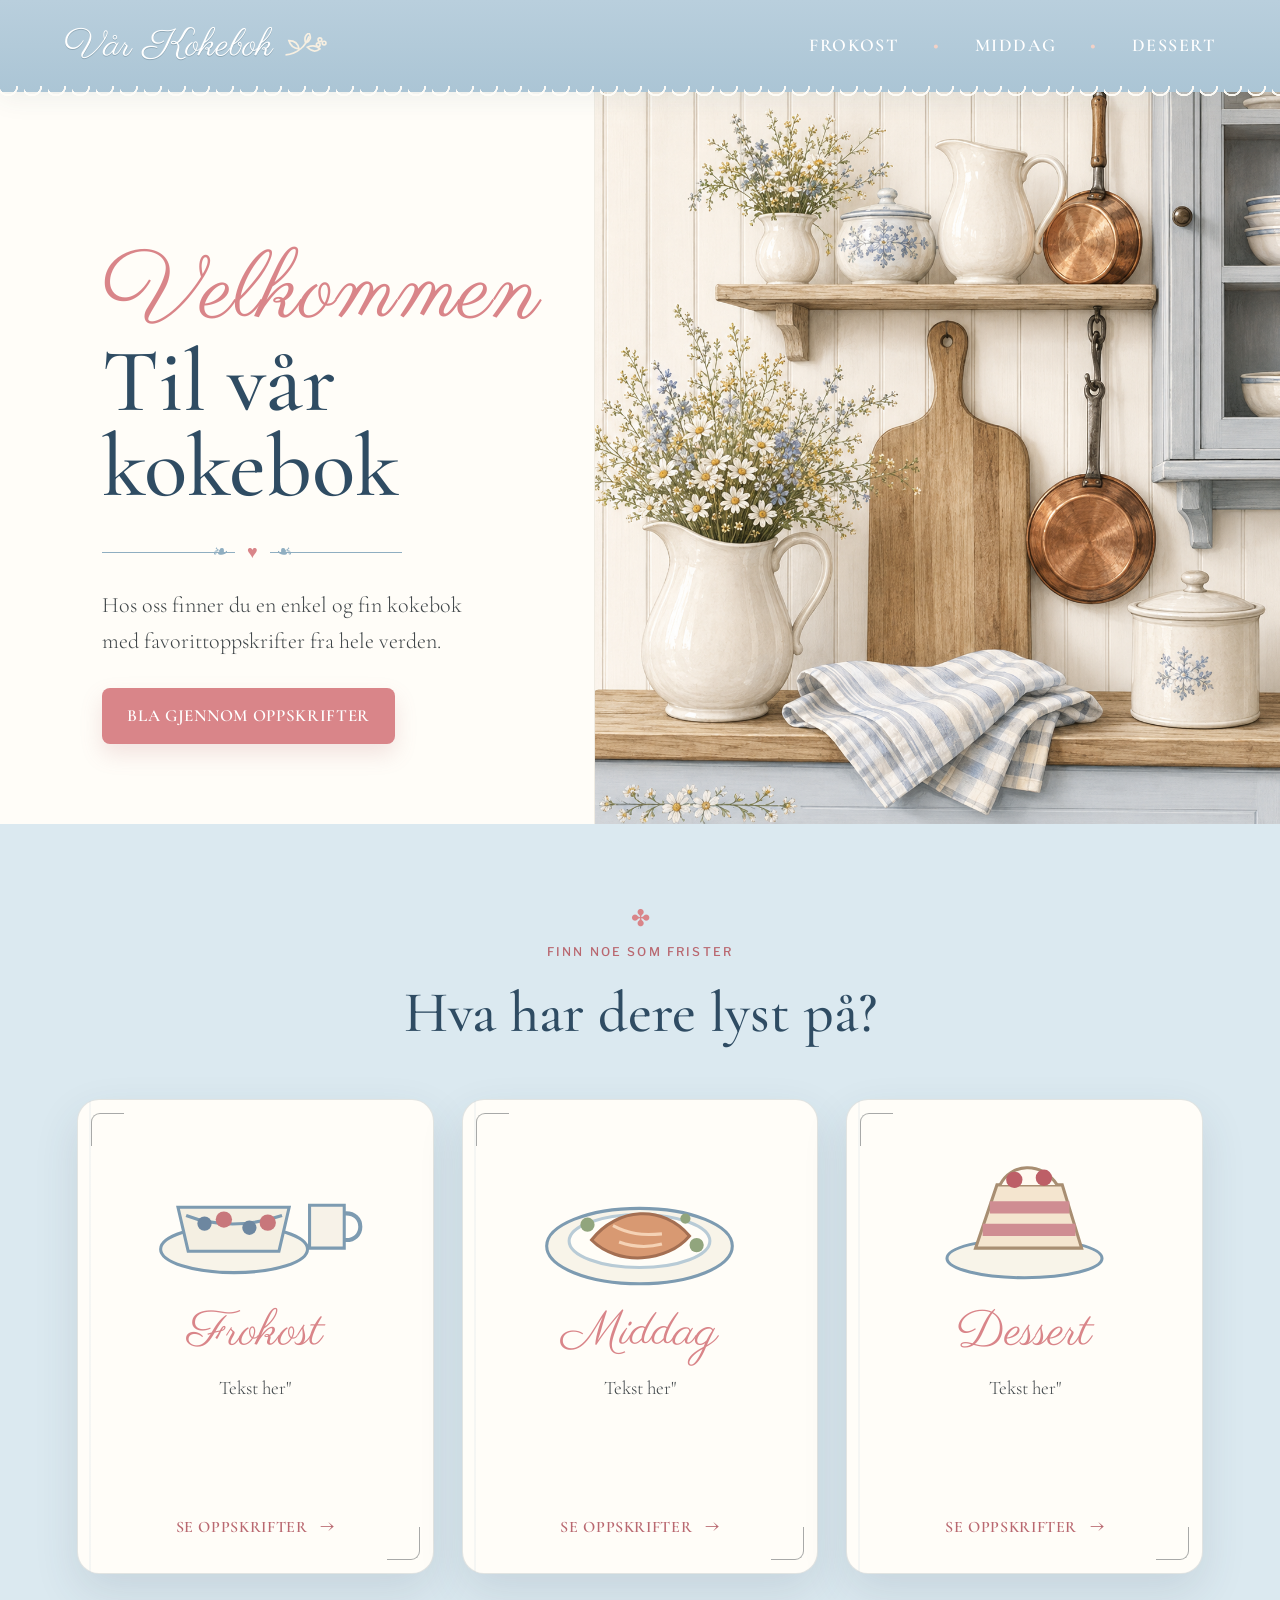
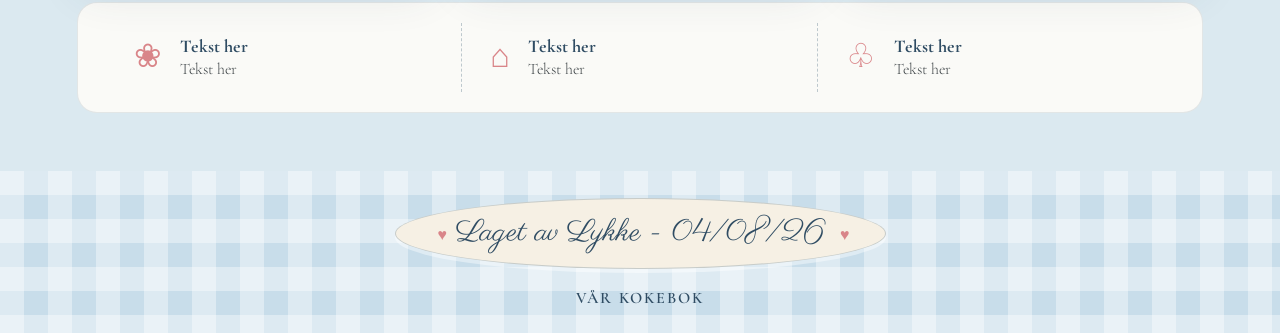
==== var-kokebok-nettside-rettet/var-kokebok-nettside-rettet/index.html @ d82c5562 "Første versjon av kokeboken" ====
<!doctype html>
<html lang="no">
  <head>
    <meta charset="UTF-8" />
    <meta name="viewport" content="width=device-width, initial-scale=1.0" />
    <meta
      name="description"
      content="Vår Kokebok – favorittoppskrifter samlet på ett sted."
    />
    <title>Vår Kokebok</title>
    <link rel="icon" href="assets/favicon.svg" type="image/svg+xml" />
    <link rel="stylesheet" href="style.css" />
  </head>
  <body>
    <header class="site-header">
      <a class="brand" href="index.html" aria-label="Vår Kokebok – forsiden">
        <span>Vår Kokebok</span>
        <svg viewBox="0 0 56 32" aria-hidden="true">
          <path
            d="M3 26C18 25 27 15 31 4M19 19c-8-1-11-6-12-10 7 0 11 3 12 10Zm8-7c-2-6 0-10 4-12 3 5 2 9-4 12Zm2 5c7-3 12-1 15 2-5 4-10 3-15-2Z"
          />
          <circle cx="44" cy="8" r="2.2" />
          <circle cx="49" cy="12" r="2.2" />
          <circle cx="42" cy="14" r="2.2" />
        </svg>
      </a>

      <nav class="desktop-nav" aria-label="Hovedmeny">
        <a href="oppskrifter.html?category=frokost">Frokost</a>
        <span aria-hidden="true">•</span>
        <a href="oppskrifter.html?category=middag">Middag</a>
        <span aria-hidden="true">•</span>
        <a href="oppskrifter.html?category=dessert">Dessert</a>
      </nav>

      <button class="menu-button" aria-label="Åpne meny" aria-expanded="false">
        <span></span><span></span><span></span>
      </button>
    </header>

    <div class="mobile-nav" aria-hidden="true">
      <a href="oppskrifter.html?category=frokost">Frokost</a>
      <a href="oppskrifter.html?category=middag">Middag</a>
      <a href="oppskrifter.html?category=dessert">Dessert</a>
    </div>

    <main>
      <section class="hero">
        <div class="hero-copy">
          <p class="eyebrow"></p>
          <h1><span>Velkommen</span><br />Til vår kokebok</h1>

          <div class="ornament" aria-hidden="true"><i></i><b>♥</b><i></i></div>

          <p class="intro">Hos oss finner du en enkel og fin kokebok med favorittoppskrifter fra hele verden.</p>

          <a class="primary-button" href="#kategorier"
            >Bla gjennom oppskrifter</a
          >
        </div>

        <div class="hero-illustration">
          <img
            src="./assets/hero-kjokken.png"
            alt="Skandinavisk kjøkken med blomster, trefjøl og kobberkjeler"
          />
        </div>
      </section>

      <section class="categories-section" id="kategorier">
        <div class="section-heading">
          <span class="small-flower" aria-hidden="true">✤</span>
          <p>Finn noe som frister</p>
          <h2>Hva har dere lyst på?</h2>
        </div>

        <div class="category-grid">
          <a class="category-card" href="oppskrifter.html?category=frokost">
            <div class="card-art breakfast-art" aria-hidden="true">
              <svg viewBox="0 0 250 160">
                <ellipse
                  cx="104"
                  cy="113"
                  rx="72"
                  ry="23"
                  fill="#f8f4e9"
                  stroke="#7d9bb1"
                  stroke-width="3"
                />
                <path
                  d="M49 72h109l-10 43H59Z"
                  fill="#f4efe2"
                  stroke="#7d9bb1"
                  stroke-width="3"
                />
                <path
                  d="M57 80c28 11 62 11 94 0"
                  fill="none"
                  stroke="#7d9bb1"
                  stroke-width="3"
                />
                <g fill="#6d87a0">
                  <circle cx="75" cy="88" r="7" />
                  <circle cx="119" cy="92" r="7" />
                </g>
                <g fill="#c8777b">
                  <circle cx="94" cy="84" r="8" />
                  <circle cx="137" cy="87" r="8" />
                </g>
                <path
                  d="M178 70h34v42h-34Z"
                  fill="#f7f2e8"
                  stroke="#7d9bb1"
                  stroke-width="3"
                />
                <path
                  d="M212 78c21-2 21 28 0 26"
                  fill="none"
                  stroke="#7d9bb1"
                  stroke-width="4"
                />
              </svg>
            </div>
            <p class="script-title">Frokost</p>
            <p>Tekst her"</p>
            <span>Se oppskrifter <b>→</b></span>
          </a>

          <a class="category-card" href="oppskrifter.html?category=middag">
            <div class="card-art dinner-art" aria-hidden="true">
              <svg viewBox="0 0 250 160">
                <ellipse
                  cx="125"
                  cy="110"
                  rx="91"
                  ry="37"
                  fill="#f8f4e9"
                  stroke="#7d9bb1"
                  stroke-width="3"
                />
                <ellipse
                  cx="125"
                  cy="105"
                  rx="69"
                  ry="26"
                  fill="#fffdf7"
                  stroke="#b8cbd6"
                  stroke-width="3"
                />
                <path
                  d="M78 104c25-32 70-35 96-4-22 26-70 30-96 4Z"
                  fill="#d89972"
                  stroke="#a46f52"
                  stroke-width="3"
                />
                <path
                  d="M99 90c15 8 28 10 48 8M105 106c14 5 27 6 42 2"
                  fill="none"
                  stroke="#f5d2b5"
                  stroke-width="3"
                />
                <g fill="#91a57d">
                  <circle cx="74" cy="89" r="7" />
                  <circle cx="181" cy="109" r="7" />
                  <circle cx="170" cy="83" r="5" />
                </g>
              </svg>
            </div>
            <p class="script-title">Middag</p>
            <p>Tekst her"</p>
            <span>Se oppskrifter <b>→</b></span>
          </a>

          <a class="category-card" href="oppskrifter.html?category=dessert">
            <div class="card-art dessert-art" aria-hidden="true">
              <svg viewBox="0 0 250 160">
                <ellipse
                  cx="125"
                  cy="122"
                  rx="76"
                  ry="19"
                  fill="#f8f4e9"
                  stroke="#7d9bb1"
                  stroke-width="3"
                />
                <path
                  d="M77 112 98 50h64l19 62Z"
                  fill="#f4e5cf"
                  stroke="#a88e72"
                  stroke-width="3"
                />
                <path
                  d="M91 72h78M84 94h91"
                  stroke="#cf8d92"
                  stroke-width="12"
                />
                <path
                  d="M101 50c10-21 41-24 56 0"
                  fill="#fffaf0"
                  stroke="#a88e72"
                  stroke-width="3"
                />
                <g fill="#bd5f67">
                  <circle cx="115" cy="45" r="8" />
                  <circle cx="144" cy="43" r="8" />
                </g>
              </svg>
            </div>
            <p class="script-title">Dessert</p>
            <p>Tekst her"</p>
            <span>Se oppskrifter <b>→</b></span>
          </a>
        </div>

        <div class="values-strip">
          <div>
            <span class="value-icon">❀</span>
            <p><strong>Tekst her</strong> Tekst her</p>
          </div>
          <div>
            <span class="value-icon">⌂</span>
            <p><strong>Tekst her</strong>Tekst her</p>
          </div>
          <div>
            <span class="value-icon">♧</span>
            <p><strong>Tekst her</strong>Tekst her</p>
          </div>
        </div>
      </section>
    </main>

    <footer class="site-footer">
      <div class="footer-label">
        <b>♥</b>
        <span>Laget av Lykke - 04/08/26</span>
        <b>♥</b>
      </div>
      <p>Vår Kokebok</p>
    </footer>

    <script src="app.js"></script>
  </body>
</html>
---- var-kokebok-nettside-rettet/var-kokebok-nettside-rettet/style.css ----
@import url("https://fonts.googleapis.com/css2?family=Cormorant+Garamond:wght@400;500;600&family=Libre+Franklin:wght@300;400;500&family=Parisienne&display=swap");

:root {
  --blue-050: #eef5f8;
  --blue-100: #dbe9f0;
  --blue-200: #c7dce7;
  --blue-400: #8faec1;
  --blue-700: #3f6178;
  --navy: #2f4c63;
  --pink: #d98589;
  --pink-dark: #b96870;
  --cream: #f6f0e4;
  --paper: #fffdf8;
  --ink: #3f4548;
  --sage: #86977a;
  --wood: #b58d61;
  --line: rgba(55, 79, 95, 0.16);
  --shadow: 0 18px 45px rgba(46, 68, 82, 0.12);
  --script: "Parisienne", "Segoe Script", "Brush Script MT", cursive;
  --serif: "Cormorant Garamond", Georgia, serif;
  --sans: "Libre Franklin", "Segoe UI", sans-serif;
}

* {
  box-sizing: border-box;
}
html {
  scroll-behavior: smooth;
}
body {
  margin: 0;
  color: var(--ink);
  background: var(--blue-100);
  font-family: var(--sans);
  font-weight: 300;
  line-height: 1.65;
}
a {
  color: inherit;
}
button,
input {
  font: inherit;
}

.site-header {
  min-height: 92px;
  padding: 0 clamp(24px, 5vw, 80px);
  display: flex;
  align-items: center;
  justify-content: space-between;
  gap: 28px;
  color: white;
  background: linear-gradient(180deg, #b9cfdd, #abc5d5);
  position: relative;
  z-index: 20;
  box-shadow: 0 6px 25px rgba(48, 74, 91, 0.08);
}
.site-header::after {
  content: "";
  position: absolute;
  left: 0;
  right: 0;
  bottom: -10px;
  height: 16px;
  background: radial-gradient(
      circle at 8px 0,
      transparent 8px,
      rgba(255, 253, 248, 0.95) 8.5px 10px,
      transparent 10.5px
    )
    0 0/24px 16px repeat-x;
  pointer-events: none;
}
.brand {
  display: inline-flex;
  align-items: center;
  gap: 10px;
  text-decoration: none;
  font-family: var(--script);
  font-size: clamp(32px, 3vw, 48px);
  line-height: 1;
  text-shadow: 0 1px 0 rgba(49, 74, 89, 0.25);
}
.brand svg {
  width: 47px;
  fill: none;
  stroke: #f7efe1;
  stroke-width: 2;
}

.desktop-nav {
  display: flex;
  align-items: center;
  gap: 34px;
  font-family: var(--serif);
  font-size: 18px;
  font-weight: 600;
  letter-spacing: 0.08em;
  text-transform: uppercase;
}
.desktop-nav a {
  text-decoration: none;
  position: relative;
}
.desktop-nav a::after {
  content: "";
  position: absolute;
  left: 50%;
  right: 50%;
  bottom: -6px;
  height: 1px;
  background: white;
  transition: 0.25s ease;
}
.desktop-nav a:hover::after,
.desktop-nav a:focus-visible::after {
  left: 0;
  right: 0;
}
.desktop-nav span {
  color: #f3d1c6;
}

.menu-button {
  display: none;
  width: 45px;
  height: 45px;
  padding: 8px;
  border: 0;
  background: transparent;
  cursor: pointer;
}
.menu-button span {
  display: block;
  height: 2px;
  margin: 7px 0;
  background: white;
  transition: 0.2s ease;
}
.mobile-nav {
  display: none;
  background: var(--paper);
  box-shadow: var(--shadow);
}
.mobile-nav a {
  padding: 14px 24px;
  color: var(--navy);
  text-decoration: none;
  font-family: var(--serif);
  font-size: 22px;
  border-bottom: 1px solid var(--line);
}
.mobile-nav.open {
  display: grid;
}

.hero {
  min-height: 620px;
  display: grid;
  grid-template-columns: minmax(0, 0.93fr) minmax(450px, 1.07fr);
  background: var(--paper);
}
.hero-copy {
  padding: clamp(90px, 11vw, 150px) clamp(38px, 8vw, 130px) 80px;
  display: flex;
  flex-direction: column;
  align-items: flex-start;
  justify-content: center;
  text-align: left;
  border-right: 1px solid rgba(134, 113, 78, 0.12);
}
.eyebrow {
  margin: 0 0 12px;
  color: var(--pink-dark);
  font-size: 12px;
  font-weight: 500;
  letter-spacing: 0.18em;
  text-transform: uppercase;
}
.hero h1,
.recipe-hero h1 {
  margin: 0;
  color: var(--navy);
  font-family: var(--serif);
  font-weight: 500;
  font-size: clamp(55px, 7vw, 92px);
  line-height: 0.95;
}
.hero h1 span {
  color: var(--pink);
  font-family: var(--script);
  font-size: 1.05em;
  font-weight: 400;
}
.ornament {
  width: min(300px, 100%);
  margin: 28px 0 20px;
  display: flex;
  align-items: center;
  gap: 12px;
  color: var(--pink);
}
.ornament i {
  flex: 1;
  height: 1px;
  position: relative;
  background: var(--blue-400);
}
.ornament i::after {
  content: "❧";
  position: absolute;
  top: -16px;
  color: var(--blue-400);
  font-size: 19px;
}
.ornament i:first-child::after {
  right: 8px;
}
.ornament i:last-child::after {
  left: 8px;
  transform: scaleX(-1);
}
.ornament b {
  font-size: 18px;
}
.intro {
  max-width: 520px;
  margin: 0 0 28px;
  font-family: var(--serif);
  font-size: 22px;
}
.primary-button {
  display: inline-block;
  padding: 14px 25px;
  border-radius: 8px;
  color: white;
  background: var(--pink);
  box-shadow: 0 10px 22px rgba(185, 104, 112, 0.18);
  text-decoration: none;
  font-family: var(--serif);
  font-size: 17px;
  font-weight: 600;
  letter-spacing: 0.04em;
  text-transform: uppercase;
  transition:
    transform 0.2s ease,
    background 0.2s ease;
}
.primary-button:hover {
  background: var(--pink-dark);
  transform: translateY(-2px);
}

.hero {
  min-height: 620px;
  display: grid;
  grid-template-columns: minmax(0, 0.93fr) minmax(450px, 1.07fr);
  background: var(--paper);
  align-items: stretch;
}

.hero-copy {
  padding: clamp(90px, 11vw, 150px) clamp(38px, 8vw, 130px) 80px;
  display: flex;
  flex-direction: column;
  align-items: flex-start;
  justify-content: center;
  text-align: left;
  border-right: 1px solid rgba(134, 113, 78, 0.12);
}

.hero-illustration {
  min-width: 0;
  min-height: 620px;
  overflow: hidden;
  background: var(--cream);
}

.hero-illustration img {
  width: 100%;
  height: 100%;
  min-height: 620px;
  display: block;
  object-fit: cover;
  object-position: center;
}

.categories-section {
  padding: 76px clamp(24px, 6vw, 90px) 58px;
  background:
    linear-gradient(rgba(219, 233, 240, 0.96), rgba(219, 233, 240, 0.96)),
    repeating-linear-gradient(
      0deg,
      transparent 0 29px,
      rgba(63, 97, 120, 0.04) 30px
    );
}
.section-heading {
  text-align: center;
  margin-bottom: 38px;
}
.section-heading .small-flower {
  color: var(--pink);
  font-size: 23px;
}
.section-heading p {
  margin: 4px 0;
  color: var(--pink-dark);
  font-size: 12px;
  font-weight: 500;
  letter-spacing: 0.18em;
  text-transform: uppercase;
}
.section-heading h2 {
  margin: 0;
  color: var(--navy);
  font-family: var(--serif);
  font-size: clamp(38px, 5vw, 58px);
  font-weight: 500;
}

.category-grid {
  width: min(1250px, 100%);
  margin: 0 auto;
  display: grid;
  grid-template-columns: repeat(3, 1fr);
  gap: 28px;
}
.category-card {
  min-height: 475px;
  padding: 28px 28px 30px;
  display: flex;
  flex-direction: column;
  align-items: center;
  border: 1px solid rgba(88, 111, 126, 0.18);
  border-radius: 22px;
  color: var(--ink);
  background:
    linear-gradient(
        90deg,
        transparent 11px,
        rgba(143, 174, 193, 0.18) 12px,
        transparent 13px
      )
      0 0/100% 100%,
    var(--paper);
  box-shadow: var(--shadow);
  text-decoration: none;
  text-align: center;
  transition:
    transform 0.25s ease,
    box-shadow 0.25s ease;
  position: relative;
}
.category-card::before,
.category-card::after {
  content: "";
  position: absolute;
  width: 32px;
  height: 32px;
  border-color: var(--blue-400);
  opacity: 0.45;
}
.category-card::before {
  top: 13px;
  left: 13px;
  border-top: 1px solid;
  border-left: 1px solid;
  border-radius: 9px 0 0;
}
.category-card::after {
  right: 13px;
  bottom: 13px;
  border-right: 1px solid;
  border-bottom: 1px solid;
  border-radius: 0 0 9px;
}
.category-card:hover {
  transform: translateY(-7px);
  box-shadow: 0 24px 55px rgba(46, 68, 82, 0.17);
}
.card-art {
  width: 100%;
  height: 175px;
  display: grid;
  place-items: center;
}
.card-art svg {
  width: min(255px, 100%);
  height: 100%;
}
.script-title {
  margin: 5px 0 2px !important;
  color: var(--pink);
  font-family: var(--script) !important;
  font-size: 49px !important;
  line-height: 1;
}
.category-card p:not(.script-title) {
  margin: 13px 0 23px;
  max-width: 300px;
  font-family: var(--serif);
  font-size: 19px;
}
.category-card > span {
  margin-top: auto;
  color: var(--pink-dark);
  font-family: var(--serif);
  font-size: 16px;
  font-weight: 600;
  letter-spacing: 0.04em;
  text-transform: uppercase;
}
.category-card > span b {
  margin-left: 8px;
  font-size: 22px;
  font-weight: 400;
}

.values-strip {
  width: min(1250px, 100%);
  margin: 28px auto 0;
  padding: 20px 28px;
  display: grid;
  grid-template-columns: repeat(3, 1fr);
  gap: 0;
  border: 1px solid rgba(88, 111, 126, 0.15);
  border-radius: 20px;
  background: rgba(255, 253, 248, 0.86);
}
.values-strip > div {
  padding: 7px 28px;
  display: flex;
  align-items: center;
  gap: 18px;
  border-right: 1px dashed rgba(63, 97, 120, 0.32);
}
.values-strip > div:last-child {
  border-right: 0;
}
.value-icon {
  color: var(--pink);
  font-family: var(--serif);
  font-size: 33px;
}
.values-strip p {
  margin: 0;
  font-family: var(--serif);
  font-size: 16px;
  line-height: 1.35;
}
.values-strip strong {
  display: block;
  color: var(--navy);
  font-size: 18px;
}

.site-footer {
  min-height: 150px;
  padding: 45px 24px 22px;
  text-align: center;
  background-color: #c8ddea;
  background-image:
    linear-gradient(90deg, rgba(255, 255, 255, 0.38) 50%, transparent 50%),
    linear-gradient(rgba(255, 255, 255, 0.38) 50%, transparent 50%);
  background-size: 48px 48px;
  color: var(--navy);
}
.footer-label {
  width: fit-content;
  margin: -18px auto 16px;
  padding: 10px 35px;
  border: 1px solid rgba(63, 97, 120, 0.25);
  border-radius: 50%;
  background: var(--cream);
  box-shadow: 0 4px 0 rgba(255, 255, 255, 0.4);
  font-family: var(--script);
  font-size: 30px;
}
.footer-label b {
  margin-left: 7px;
  color: var(--pink);
  font-size: 16px;
}
.site-footer > p {
  margin: 0;
  font-family: var(--serif);
  font-weight: 600;
  letter-spacing: 0.12em;
  text-transform: uppercase;
}

/* Oppskriftssiden */
.recipe-main {
  min-height: 80vh;
  background: var(--blue-050);
}
.recipe-hero {
  padding: 96px clamp(24px, 7vw, 100px) 65px;
  text-align: center;
  background:
    linear-gradient(rgba(255, 253, 248, 0.95), rgba(255, 253, 248, 0.95)),
    repeating-linear-gradient(
      90deg,
      transparent 0 58px,
      rgba(173, 159, 135, 0.14) 59px
    );
}
.back-link {
  display: inline-block;
  margin-bottom: 34px;
  color: var(--blue-700);
  text-decoration: none;
  font-size: 14px;
  letter-spacing: 0.06em;
}
.recipe-hero h1 {
  font-size: clamp(55px, 7vw, 83px);
}
.recipe-hero > p:last-child {
  margin: 14px auto 0;
  font-family: var(--serif);
  font-size: 22px;
}

.recipe-browser {
  padding: 44px clamp(22px, 5vw, 80px) 80px;
}
.main-tabs,
.subfilters {
  display: flex;
  justify-content: center;
  flex-wrap: wrap;
  gap: 10px;
}
.main-tabs {
  margin-bottom: 20px;
}
.main-tabs button,
.subfilters button {
  border: 1px solid rgba(63, 97, 120, 0.2);
  border-radius: 999px;
  cursor: pointer;
  background: var(--paper);
  color: var(--navy);
  transition: 0.2s ease;
}
.main-tabs button {
  padding: 11px 25px;
  font-family: var(--serif);
  font-size: 19px;
  font-weight: 600;
}
.subfilters {
  margin-bottom: 38px;
}
.subfilters button {
  padding: 8px 18px;
  font-size: 13px;
  letter-spacing: 0.05em;
  text-transform: uppercase;
}
.main-tabs button.active,
.subfilters button.active,
.main-tabs button:hover,
.subfilters button:hover {
  color: white;
  background: var(--pink);
  border-color: var(--pink);
}

.recipe-grid {
  width: min(1250px, 100%);
  margin: 0 auto;
  display: grid;
  grid-template-columns: repeat(3, 1fr);
  gap: 26px;
}
.recipe-card {
  overflow: hidden;
  border: 1px solid rgba(63, 97, 120, 0.15);
  border-radius: 18px;
  background: var(--paper);
  box-shadow: 0 12px 30px rgba(46, 68, 82, 0.08);
  transition:
    transform 0.2s ease,
    box-shadow 0.2s ease;
}
.recipe-card:hover {
  transform: translateY(-5px);
  box-shadow: var(--shadow);
}
.recipe-card-art {
  height: 180px;
  display: grid;
  place-items: center;
  position: relative;
  background:
    radial-gradient(
      circle at 50% 115%,
      rgba(255, 255, 255, 0.9) 0 34%,
      transparent 35%
    ),
    linear-gradient(145deg, #e8f1f5, #d3e4ec);
}
.recipe-card-art::before {
  content: "";
  width: 126px;
  height: 126px;
  border: 1px solid rgba(63, 97, 120, 0.35);
  border-radius: 50%;
  background: rgba(255, 253, 248, 0.8);
  box-shadow: inset 0 0 0 10px rgba(255, 255, 255, 0.45);
}
.recipe-card-art::after {
  content: attr(data-letter);
  position: absolute;
  color: var(--pink);
  font-family: var(--script);
  font-size: 70px;
  line-height: 1;
}
.recipe-card-content {
  padding: 23px;
}
.recipe-badge {
  display: inline-block;
  margin-bottom: 8px;
  color: var(--pink-dark);
  font-size: 11px;
  font-weight: 500;
  letter-spacing: 0.12em;
  text-transform: uppercase;
}
.recipe-card h2 {
  margin: 0 0 8px;
  color: var(--navy);
  font-family: var(--serif);
  font-size: 29px;
  font-weight: 600;
  line-height: 1.1;
}
.recipe-card p {
  margin: 0 0 17px;
  font-family: var(--serif);
  font-size: 17px;
  line-height: 1.45;
}
.recipe-meta {
  display: flex;
  gap: 16px;
  padding-top: 15px;
  border-top: 1px solid var(--line);
  color: #6d7478;
  font-size: 12px;
}
.recipe-open {
  width: 100%;
  margin-top: 18px;
  padding: 10px 15px;
  border: 1px solid var(--pink);
  border-radius: 8px;
  color: var(--pink-dark);
  background: transparent;
  cursor: pointer;
  font-family: var(--serif);
  font-size: 16px;
  font-weight: 600;
}
.recipe-open:hover {
  color: white;
  background: var(--pink);
}
.empty-message {
  text-align: center;
  font-family: var(--serif);
  font-size: 22px;
}

.modal {
  display: none;
  position: fixed;
  inset: 0;
  z-index: 50;
}
.modal.open {
  display: block;
}
.modal-backdrop {
  position: absolute;
  inset: 0;
  background: rgba(31, 48, 59, 0.58);
  backdrop-filter: blur(3px);
}
.modal-card {
  width: min(920px, calc(100% - 32px));
  max-height: calc(100vh - 50px);
  overflow-y: auto;
  position: relative;
  z-index: 1;
  margin: 25px auto;
  padding: clamp(28px, 5vw, 58px);
  border-radius: 22px;
  background: var(--paper);
  box-shadow: 0 25px 80px rgba(24, 38, 47, 0.35);
}
.modal-close {
  position: absolute;
  top: 18px;
  right: 20px;
  width: 42px;
  height: 42px;
  border: 0;
  border-radius: 50%;
  color: var(--navy);
  background: var(--blue-100);
  cursor: pointer;
  font-size: 29px;
  line-height: 1;
}
.modal-kicker {
  margin: 0;
  color: var(--pink-dark);
  font-size: 12px;
  font-weight: 500;
  letter-spacing: 0.13em;
  text-transform: uppercase;
}
.modal-card h2 {
  margin: 5px 0 7px;
  color: var(--navy);
  font-family: var(--serif);
  font-size: clamp(40px, 6vw, 62px);
  line-height: 1;
}
.modal-description {
  margin: 0;
  font-family: var(--serif);
  font-size: 20px;
}
.modal-meta {
  display: flex;
  gap: 24px;
  margin: 22px 0 28px;
  padding: 13px 0;
  border-block: 1px solid var(--line);
  font-size: 13px;
}
.modal-columns {
  display: grid;
  grid-template-columns: 0.85fr 1.15fr;
  gap: 48px;
}
.modal-columns h3 {
  color: var(--pink-dark);
  font-family: var(--serif);
  font-size: 25px;
}
.modal-columns ul,
.modal-columns ol {
  padding-left: 22px;
}
.modal-columns li {
  margin-bottom: 10px;
}

body.modal-open {
  overflow: hidden;
}

@media (max-width: 980px) {
  .desktop-nav {
    display: none;
  }
  .menu-button {
    display: block;
  }

  .hero {
    grid-template-columns: 1fr;
  }

  .hero-copy {
    min-height: 560px;
    border-right: 0;
    text-align: center;
    align-items: center;
  }

  .hero-illustration {
    min-height: 540px;
  }

  .hero-illustration img {
    min-height: 540px;
  }
}

@media (max-width: 680px) {
  .site-header {
    min-height: 78px;
    padding-inline: 20px;
  }
  .brand {
    font-size: 31px;
  }
  .brand svg {
    width: 35px;
  }
  .hero-copy {
    padding: 84px 25px 60px;
    min-height: auto;
  }
  .hero h1 {
    font-size: 54px;
  }
  .intro {
    font-size: 19px;
  }
  .hero-illustration {
    min-height: 430px;
  }

  .hero-illustration img {
    min-height: 430px;
  }
  .categories-section {
    padding: 58px 17px 40px;
  }
  .category-grid,
  .recipe-grid {
    grid-template-columns: 1fr;
  }
  .category-card:last-child {
    grid-column: auto;
    width: 100%;
  }
  .category-card {
    min-height: 430px;
  }
  .values-strip {
    padding: 12px;
  }
  .values-strip > div {
    padding: 15px 10px;
  }
  .footer-label {
    font-size: 25px;
    padding-inline: 23px;
  }
  .recipe-browser {
    padding-inline: 16px;
  }
  .modal-columns {
    grid-template-columns: 1fr;
    gap: 20px;
  }
  .modal-meta {
    flex-wrap: wrap;
    gap: 10px 18px;
  }
}
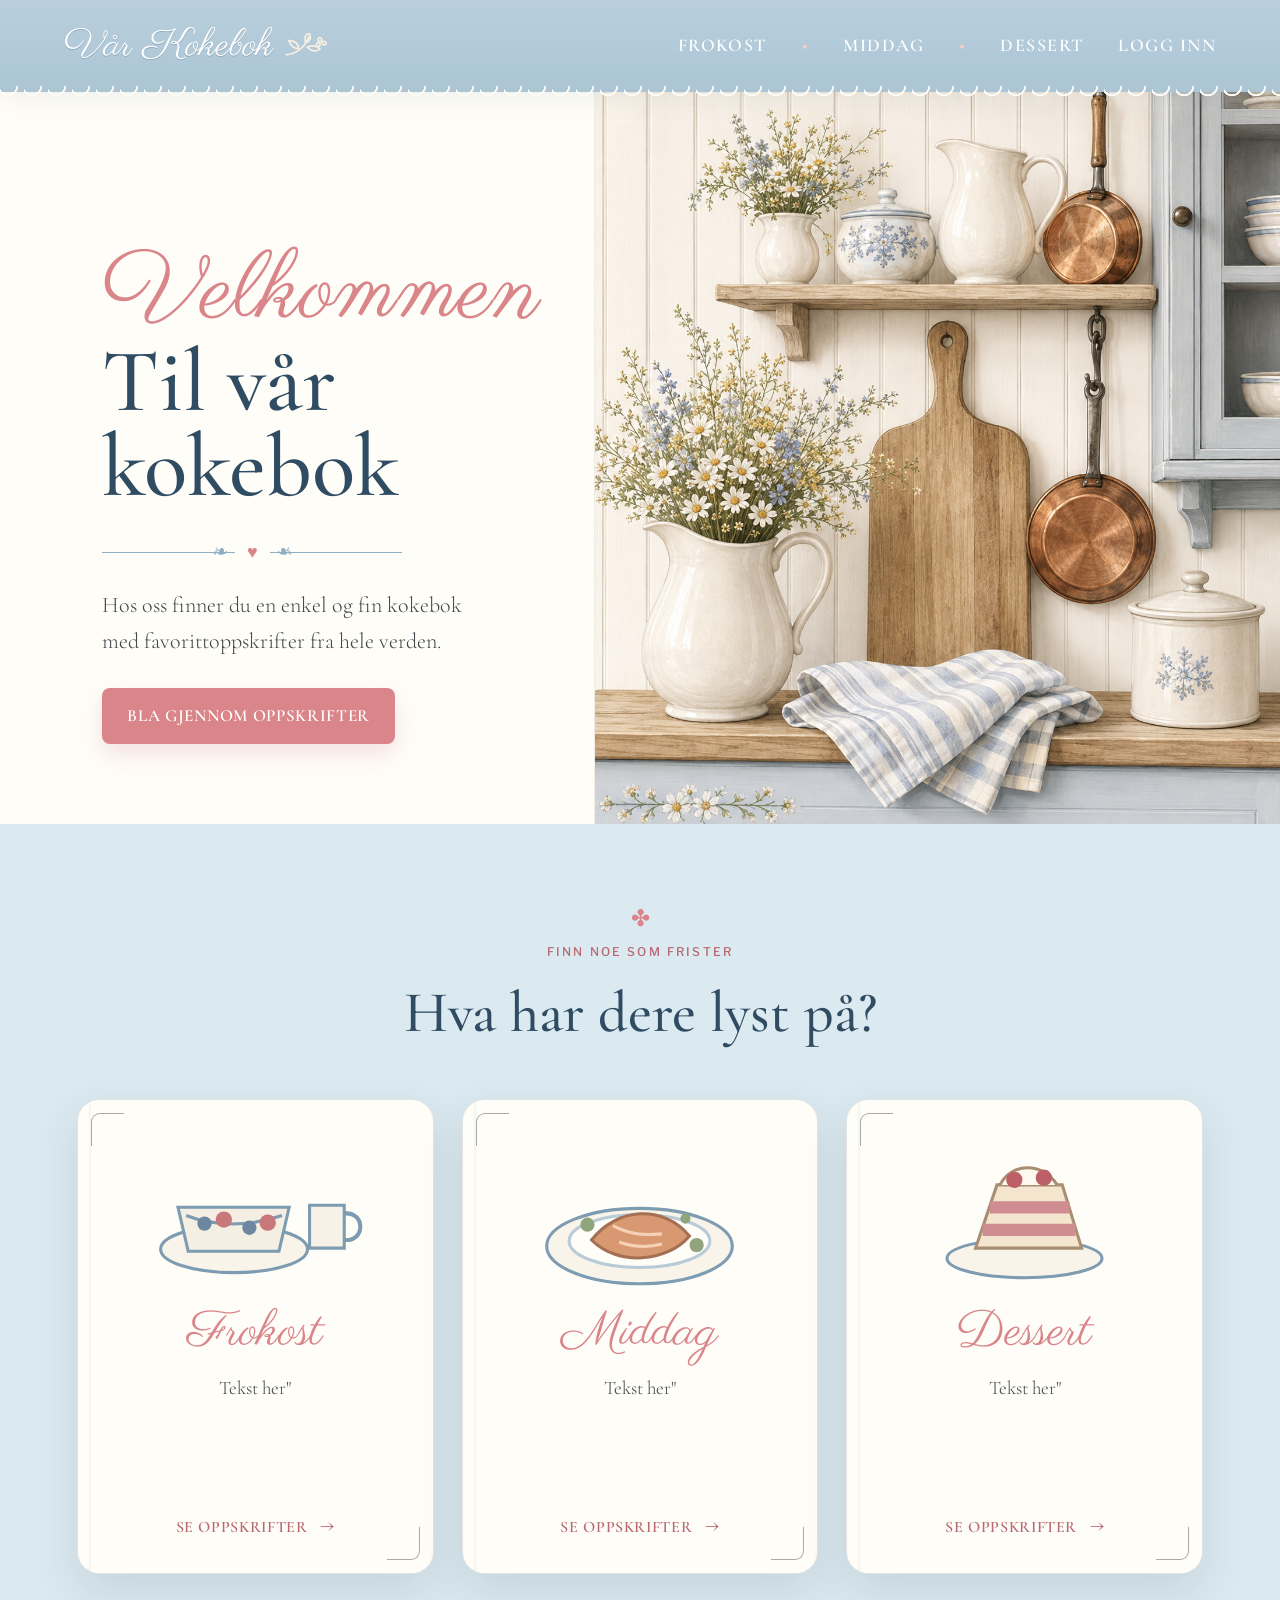
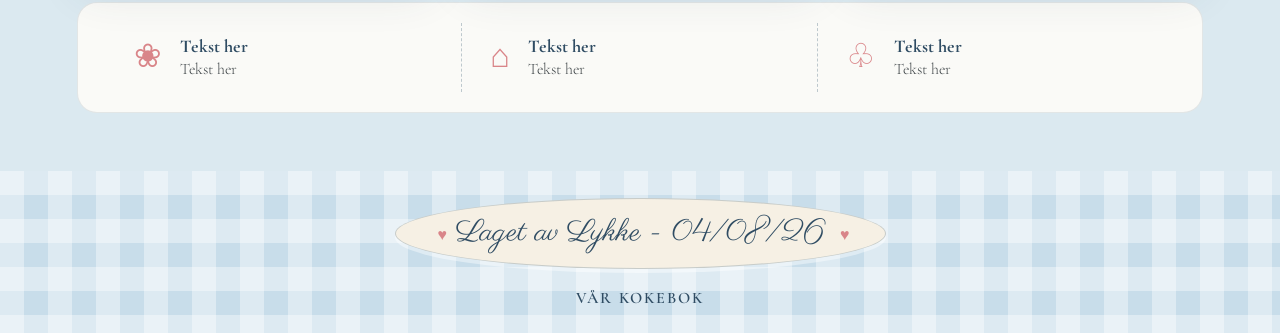
==== commit bd42bfda: "la til innlogging og admin side" ====
--- a/var-kokebok-nettside-rettet/var-kokebok-nettside-rettet/index.html
+++ b/var-kokebok-nettside-rettet/var-kokebok-nettside-rettet/index.html
@@ -31,6 +31,7 @@
         <a href="oppskrifter.html?category=middag">Middag</a>
         <span aria-hidden="true">•</span>
         <a href="oppskrifter.html?category=dessert">Dessert</a>
+        <a href="login.html">Logg inn</a>
       </nav>
 
       <button class="menu-button" aria-label="Åpne meny" aria-expanded="false">
--- a/var-kokebok-nettside-rettet/var-kokebok-nettside-rettet/style.css
+++ b/var-kokebok-nettside-rettet/var-kokebok-nettside-rettet/style.css
@@ -861,3 +861,218 @@
     gap: 10px 18px;
   }
 }
+/* =========================
+   LOGIN / ADMIN
+   ========================= */
+
+.login-page,
+.admin-page {
+  min-height: 100vh;
+  background: #dfefff;
+}
+
+/* Hovedinnhold */
+
+.login-main,
+.admin-main {
+  width: min(92%, 760px);
+  margin: 0 auto;
+  padding: 70px 0;
+}
+
+/* Kort */
+
+.login-card,
+.admin-card {
+  background: rgba(255, 255, 255, 0.92);
+  border: 2px solid rgba(255, 255, 255, 0.9);
+  border-radius: 28px;
+  padding: 40px;
+  box-shadow: 0 18px 50px rgba(67, 88, 110, 0.12);
+}
+
+/* Overskrifter */
+
+.login-card h1,
+.admin-card h1 {
+  margin: 4px 0 10px;
+}
+
+.login-card > p,
+.admin-card > p {
+  margin-bottom: 10px;
+}
+
+/* Skjema */
+
+.login-card form,
+.admin-card form {
+  display: flex;
+  flex-direction: column;
+  gap: 10px;
+  margin-top: 28px;
+}
+
+.login-card label,
+.admin-card label {
+  margin-top: 12px;
+  font-weight: 700;
+}
+
+/* Input */
+
+.login-card input,
+.admin-card input,
+.admin-card textarea,
+.admin-card select {
+  width: 100%;
+  box-sizing: border-box;
+
+  padding: 14px 16px;
+
+  border: 2px solid #e8dbe3;
+  border-radius: 14px;
+
+  background: #ffffff;
+
+  font: inherit;
+  font-size: 1rem;
+
+  transition:
+    border-color 0.2s ease,
+    box-shadow 0.2s ease,
+    transform 0.2s ease;
+}
+
+.admin-card textarea {
+  resize: vertical;
+  min-height: 110px;
+}
+
+/* Focus */
+
+.login-card input:focus,
+.admin-card input:focus,
+.admin-card textarea:focus,
+.admin-card select:focus {
+  outline: none;
+
+  border-color: #e8a6bd;
+
+  box-shadow:
+    0 0 0 4px rgba(232, 166, 189, 0.18);
+}
+
+/* Knapper */
+
+.login-card button,
+.admin-card button,
+#logout-button {
+  border: none;
+  border-radius: 999px;
+
+  padding: 14px 24px;
+
+  font: inherit;
+  font-weight: 700;
+
+  cursor: pointer;
+
+  background: #efabc1;
+  color: white;
+
+  box-shadow: 0 8px 20px rgba(190, 112, 140, 0.2);
+
+  transition:
+    transform 0.2s ease,
+    box-shadow 0.2s ease,
+    background 0.2s ease;
+}
+
+.login-card form > button,
+.admin-card form > button {
+  margin-top: 22px;
+}
+
+.login-card button:hover,
+.admin-card button:hover,
+#logout-button:hover {
+  transform: translateY(-2px);
+
+  background: #e797b3;
+
+  box-shadow: 0 12px 26px rgba(190, 112, 140, 0.25);
+}
+
+.login-card button:active,
+.admin-card button:active,
+#logout-button:active {
+  transform: translateY(0);
+}
+
+/* Meldinger */
+
+#login-message,
+#form-message {
+  min-height: 24px;
+
+  margin-top: 10px;
+
+  text-align: center;
+  font-weight: 600;
+}
+
+/* Middagskategori */
+
+#subcategory-container {
+  display: flex;
+  flex-direction: column;
+  gap: 10px;
+}
+
+#subcategory-container[hidden] {
+  display: none;
+}
+
+/* Tilbakeknapp */
+
+.login-main .back-link,
+.admin-main .back-link {
+  display: inline-block;
+  margin-bottom: 20px;
+}
+
+/* Logout */
+
+.admin-page #logout-button {
+  margin-left: auto;
+}
+
+/* Litt bedre dropdown */
+
+.admin-card select {
+  cursor: pointer;
+}
+
+/* Mobil */
+
+@media (max-width: 600px) {
+  .login-main,
+  .admin-main {
+    width: min(94%, 760px);
+    padding: 35px 0;
+  }
+
+  .login-card,
+  .admin-card {
+    padding: 24px;
+    border-radius: 22px;
+  }
+
+  .login-card input,
+  .admin-card input,
+  .admin-card textarea,
+  .admin-card select {
+    font-size: 16px;
+  }
+}
